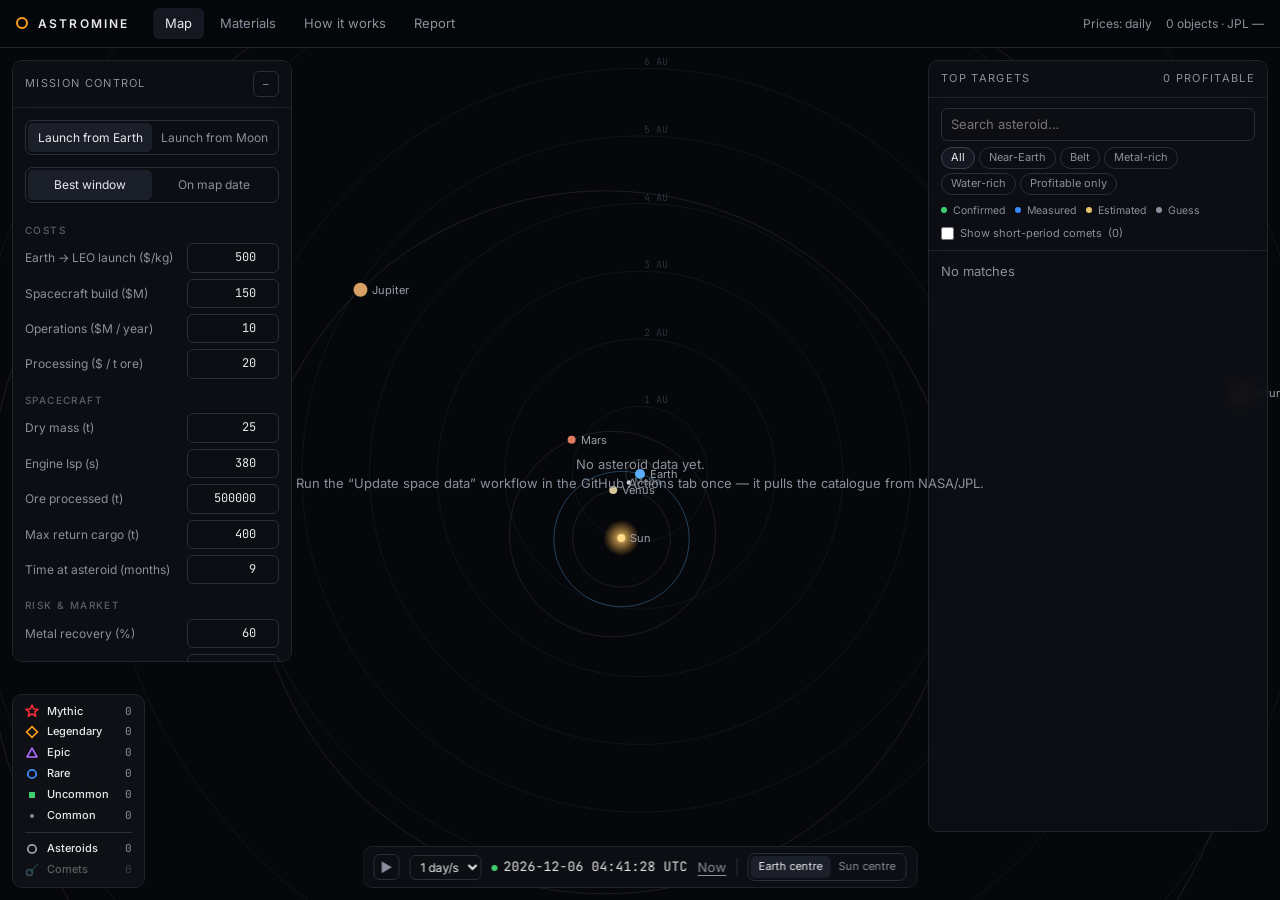
==== index.html @ 187e95fc "Default time speed 1 day/s; real photo thumbnail in the detail card Co-Authored-By: Claude Opus 5.5 " ====
<!doctype html>
<html lang="en">
<head>
<meta charset="utf-8">
<meta name="viewport" content="width=device-width,initial-scale=1">
<title>Astromine — Asteroid Prospecting Map</title>
<meta name="description" content="Live map of 50,000+ real asteroids and comets ranked by mining profit — NASA/JPL orbits, NASA NHATS trajectories and live metal prices.">
<link rel="canonical" href="https://mauki65.github.io/astromine/">
<meta property="og:type" content="website">
<meta property="og:title" content="Astromine — which asteroids are worth mining?">
<meta property="og:description" content="Live map of 50,000+ real asteroids ranked Common → Mythic by mining profit. NASA data, real trajectories, live metal prices.">
<meta property="og:image" content="https://mauki65.github.io/astromine/assets/og.png">
<meta property="og:url" content="https://mauki65.github.io/astromine/">
<meta name="twitter:card" content="summary_large_image">
<meta name="theme-color" content="#06070a">
<link rel="preconnect" href="https://fonts.googleapis.com">
<link href="https://fonts.googleapis.com/css2?family=Inter:wght@400;500;600&family=JetBrains+Mono:wght@400;500&display=swap" rel="stylesheet">
<link rel="stylesheet" href="css/style.css">
<link rel="icon" href="data:image/svg+xml,<svg xmlns='http://www.w3.org/2000/svg' viewBox='0 0 32 32'><circle cx='16' cy='16' r='9' fill='none' stroke='%23ff9f1c' stroke-width='3'/></svg>">
</head>
<body>
<header class="top">
  <div class="brand"><span class="mark"></span>ASTROMINE</div>
  <nav class="tabs">
    <button data-tab="map" class="on">Map</button>
    <button data-tab="materials">Materials</button>
    <button data-tab="about">How it works</button>
    <a href="report/" class="tabl">Report</a>
  </nav>
  <div class="status" id="status">Loading…</div>
</header>

<main>
  <section id="tab-map" class="tab on">
    <canvas id="map"></canvas>
    <div id="tip" class="tip"></div>

    <aside class="panel left" id="mission">
      <div class="ph"><span>Mission control</span><button class="icon" id="collapse-left" title="Collapse">–</button></div>
      <div class="pb">
        <div class="seg" id="base">
          <button data-v="earth">Launch from Earth</button>
          <button data-v="moon">Launch from Moon</button>
        </div>
        <div class="seg" id="launch" title="The clock at the bottom sets the date the search starts from">
          <button data-v="best">Best window</button>
          <button data-v="date">On map date</button>
        </div>
        <div class="grid" id="settings"></div>
        <button class="link" id="reset">Reset to defaults</button>
      </div>
    </aside>

    <aside class="panel right" id="side">
      <div id="detail" hidden></div>
      <div id="targets">
        <div class="ph"><span>Top targets</span><span class="muted" id="tcount"></span></div>
        <input id="search" type="search" placeholder="Search asteroid…" autocomplete="off">
        <div class="filters" id="filters"></div>
        <ol id="tlist"></ol>
      </div>
    </aside>

    <div class="timebar">
      <button class="icon" id="play" title="Play/pause">▶</button>
      <select id="speed" title="Simulation speed">
        <option value="1" selected>1 day/s</option><option value="7">1 wk/s</option>
        <option value="30">1 mo/s</option><option value="365">1 yr/s</option>
      </select>
      <span id="date" class="mono"></span>
      <button class="link" id="now">Now</button>
      <span class="sep"></span>
      <div class="seg small" id="frame">
        <button data-v="earth">Earth centre</button><button data-v="sun">Sun centre</button>
      </div>
    </div>
    <div class="legend" id="legend"></div>
    <div class="disclaimer">Exploration tool · estimates, not investment advice · data: NASA/JPL, gold-api.com, Umicore</div>
  </section>

  <section id="tab-materials" class="tab">
    <div class="page">
      <h1>Materials & live market value</h1>
      <p class="muted" id="mat-status"></p>
      <div class="tablewrap"><table id="mat-table"></table></div>
      <h2>Expected value of one tonne of raw asteroid, by type</h2>
      <p class="muted">Bulk grade × current price, before recovery losses. Shows why metallic asteroids are the jackpot and why stony ones rarely pay.</p>
      <div class="tablewrap"><table id="class-table"></table></div>
    </div>
  </section>

  <section id="tab-about" class="tab">
    <div class="page prose" id="about"></div>
  </section>
</main>
<script type="module" src="js/main.js"></script>
</body>
</html>
---- css/style.css ----
:root{
  --bg:#06070a; --panel:rgba(14,16,21,.86); --line:#1f232c; --line2:#2a2f3a;
  --text:#e6e8ec; --muted:#8a909c; --dim:#5a606b; --accent:#ff9f1c;
  --good:#3fcf6e; --bad:#ff5a5f;
  --common:#8a8f98; --uncommon:#3fcf6e; --rare:#3a8bff; --epic:#b26bff; --legendary:#ff9f1c; --mythic:#ff2e3f;
  --mono:'JetBrains Mono',ui-monospace,monospace;
}
*{box-sizing:border-box}
html,body{margin:0;height:100%;background:var(--bg);color:var(--text);font:13px/1.45 Inter,system-ui,sans-serif;-webkit-font-smoothing:antialiased}
button,input,select{font:inherit;color:inherit}
.mono{font-family:var(--mono)}
.muted{color:var(--muted)}
[hidden]{display:none!important}

.top{position:fixed;inset:0 0 auto 0;height:48px;display:flex;align-items:center;gap:24px;padding:0 16px;border-bottom:1px solid var(--line);background:rgba(6,7,10,.9);backdrop-filter:blur(8px);z-index:10}
.brand{font-weight:600;letter-spacing:.18em;font-size:12px;display:flex;align-items:center;gap:10px}
.mark{width:12px;height:12px;border-radius:50%;border:2px solid var(--accent)}
.tabs{display:flex;gap:4px}
.tabs button{background:none;border:0;padding:6px 12px;border-radius:6px;color:var(--muted);cursor:pointer}
.tabs button.on{color:var(--text);background:#151821}
.status{margin-left:auto;color:var(--muted);font-size:12px;display:flex;gap:14px;align-items:center;white-space:nowrap;overflow:hidden}
.live{display:inline-block;width:6px;height:6px;border-radius:50%;background:var(--good);margin-right:6px;box-shadow:0 0 0 0 rgba(63,207,110,.6);animation:pulse 2s infinite}
@keyframes pulse{70%{box-shadow:0 0 0 6px rgba(63,207,110,0)}100%{box-shadow:0 0 0 0 rgba(63,207,110,0)}}

main{position:fixed;inset:48px 0 0 0}
.tab{display:none;position:absolute;inset:0}
.tab.on{display:block}
#tab-materials,#tab-about{overflow:auto}
canvas{display:block;width:100%;height:100%;cursor:grab}
canvas.drag{cursor:grabbing}

.panel{position:absolute;top:12px;background:var(--panel);border:1px solid var(--line);border-radius:10px;backdrop-filter:blur(10px);display:flex;flex-direction:column;max-height:calc(100% - 80px)}
.panel.left{left:12px;width:280px;max-height:calc(100% - 250px)}
.panel.right{right:12px;width:340px;bottom:68px}
.panel.left.collapsed .pb{display:none}
.ph{display:flex;justify-content:space-between;align-items:center;padding:10px 12px;font-size:11px;letter-spacing:.12em;text-transform:uppercase;color:var(--muted);border-bottom:1px solid var(--line)}
.pb{padding:12px;overflow:auto}
.icon{background:none;border:1px solid var(--line2);border-radius:6px;width:26px;height:26px;cursor:pointer;color:var(--muted);line-height:1}
.icon:hover{color:var(--text)}
.link{background:none;border:0;color:var(--muted);cursor:pointer;padding:4px 0;text-decoration:underline;text-underline-offset:3px}
.link:hover{color:var(--text)}

.seg{display:flex;background:#0c0e13;border:1px solid var(--line2);border-radius:7px;padding:2px;margin-bottom:12px}
.seg button{flex:1;background:none;border:0;border-radius:5px;padding:6px 8px;color:var(--muted);cursor:pointer;font-size:12px}
.seg button.on{background:#1b1f29;color:var(--text)}
.seg.small{margin:0}
.seg.small button{padding:3px 8px;font-size:11px;white-space:nowrap}

.grid{display:grid;grid-template-columns:1fr 92px;gap:6px 10px;align-items:center}
.grid label{color:var(--muted);font-size:12px}
.grid input[type=number]{width:100%;background:#0c0e13;border:1px solid var(--line2);border-radius:6px;padding:5px 7px;font-family:var(--mono);font-size:12px;text-align:right}
.grid input:focus,#search:focus{outline:none;border-color:#3a4150}
.grid .chk{grid-column:1/-1;display:flex;gap:8px;align-items:center;color:var(--muted);font-size:12px}
.grid h4{grid-column:1/-1;margin:8px 0 0;font-size:10px;letter-spacing:.14em;color:var(--dim);text-transform:uppercase;font-weight:500}

#targets{display:flex;flex-direction:column;min-height:0;flex:1}
#search{margin:10px 12px 6px;background:#0c0e13;border:1px solid var(--line2);border-radius:6px;padding:6px 9px}
.filters{display:flex;flex-wrap:wrap;gap:4px;padding:0 12px 8px;border-bottom:1px solid var(--line)}
.chip{border:1px solid var(--line2);background:none;border-radius:20px;padding:2px 9px;font-size:11px;color:var(--muted);cursor:pointer}
.chip.on{color:var(--text);border-color:#3a4150;background:#151821}
#tlist{list-style:none;margin:0;padding:4px 0;overflow:auto;flex:1}
#tlist li{display:grid;grid-template-columns:3px 1fr auto;gap:10px;align-items:center;padding:7px 12px;cursor:pointer}
#tlist li:hover{background:#12151c}
#tlist .bar{height:28px;border-radius:2px}
#tlist .n{font-weight:500;white-space:nowrap;overflow:hidden;text-overflow:ellipsis}
#tlist .s{color:var(--muted);font-size:11px}
#tlist .v{font-family:var(--mono);font-size:12px;text-align:right}

.pos{color:var(--good)} .neg{color:var(--bad)}

/* detail card */
#detail{display:flex;flex-direction:column;min-height:0;flex:1;border-radius:10px;border:1px solid var(--tier,var(--line));box-shadow:0 0 0 1px var(--tier) inset, 0 0 24px -12px var(--tier);margin:-1px}
#detail .dh{padding:12px 14px;border-bottom:1px solid var(--line)}
#detail .dh .row{display:flex;justify-content:space-between;align-items:flex-start;gap:8px}
#detail h2{margin:0;font-size:16px;font-weight:600}
.badge{display:inline-block;font-size:10px;letter-spacing:.14em;text-transform:uppercase;border:1px solid var(--tier);color:var(--tier);border-radius:4px;padding:2px 6px;margin-top:6px}
.verdict{font-size:10px;letter-spacing:.14em;text-transform:uppercase;border-radius:4px;padding:2px 6px;margin-left:6px}
.verdict.pos{background:rgba(63,207,110,.12)} .verdict.neg{background:rgba(255,90,95,.12)}
#detail .db{padding:12px 14px;overflow:auto}
.kv{display:grid;grid-template-columns:1fr auto;gap:3px 12px;margin-bottom:14px}
.kv span:nth-child(odd){color:var(--muted)}
.kv span:nth-child(even){font-family:var(--mono);font-size:12px;text-align:right}
.big{font-family:var(--mono);font-size:22px;font-weight:500;margin:4px 0 2px}
h3{font-size:10px;letter-spacing:.14em;text-transform:uppercase;color:var(--dim);font-weight:500;margin:14px 0 6px}
.mats{width:100%;border-collapse:collapse;font-size:12px}
.mats td{padding:4px 0;border-bottom:1px solid var(--line)}
.mats td:not(:first-child){text-align:right;font-family:var(--mono)}
.meter{height:3px;background:#1a1d25;border-radius:2px;margin-top:3px;overflow:hidden}
.meter i{display:block;height:100%}
.note{font-size:11px;color:var(--muted);margin-top:10px}
.callout{border:1px solid var(--line2);border-radius:6px;padding:8px 10px;font-size:12px;margin:8px 0}

.timebar{position:absolute;left:50%;transform:translateX(-50%);bottom:12px;display:flex;gap:10px;align-items:center;background:var(--panel);border:1px solid var(--line);border-radius:10px;padding:6px 10px;backdrop-filter:blur(10px)}
.timebar select{background:#0c0e13;border:1px solid var(--line2);border-radius:6px;padding:3px 6px;font-size:12px}
.timebar .sep{width:1px;height:18px;background:var(--line2)}
.legend{position:absolute;left:12px;bottom:12px;display:flex;flex-direction:column;gap:3px;font-size:11px;background:#0e1015;border:1px solid var(--line);border-radius:10px;padding:8px 12px}
.legend button{display:flex;gap:8px;align-items:center;background:none;border:0;color:var(--muted);cursor:pointer;padding:1px 0;text-align:left}
.legend button.off{opacity:.35}
.legend i{width:9px;height:9px;border-radius:50%;border:2px solid}
.legend b{font-weight:500;color:var(--text);min-width:70px}

.tip{position:absolute;pointer-events:none;background:#0d0f14;border:1px solid var(--line2);border-radius:6px;padding:6px 8px;font-size:12px;display:none;white-space:nowrap;z-index:5}

.page{max-width:1080px;margin:0 auto;padding:28px 20px 60px}
.page h1{font-size:20px;font-weight:600;margin:0 0 4px}
.page h2{font-size:14px;font-weight:600;margin:36px 0 4px}
.tablewrap{overflow-x:auto;border:1px solid var(--line);border-radius:10px;margin-top:14px}
.page table{width:100%;border-collapse:collapse;font-size:12.5px}
.page th{text-align:left;font-weight:500;color:var(--muted);font-size:11px;letter-spacing:.06em;text-transform:uppercase;padding:10px 12px;border-bottom:1px solid var(--line);white-space:nowrap}
.page td{padding:10px 12px;border-bottom:1px solid var(--line);vertical-align:top}
.page tr:last-child td{border-bottom:0}
.page td.num{font-family:var(--mono);text-align:right;white-space:nowrap}
.page input{width:96px;background:#0c0e13;border:1px solid var(--line2);border-radius:6px;padding:4px 6px;font-family:var(--mono);font-size:12px;text-align:right}
.src{font-size:10px;letter-spacing:.1em;text-transform:uppercase;border-radius:4px;padding:2px 6px;border:1px solid var(--line2);color:var(--muted);white-space:nowrap}
.src.s-live{color:var(--good);border-color:rgba(63,207,110,.4)}
.src.s-daily{color:#3a8bff;border-color:rgba(58,139,255,.4)}
.dot{display:inline-block;width:8px;height:8px;border-radius:50%;margin-right:8px}
.prose{max-width:720px}
.prose p,.prose li{color:#c7cbd3;line-height:1.65}
.prose h2{margin-top:28px}
.prose code{font-family:var(--mono);font-size:12px;background:#12151c;padding:1px 5px;border-radius:4px}

.empty{position:absolute;inset:0;display:flex;align-items:center;justify-content:center;text-align:center;color:var(--muted);padding:20px;pointer-events:none}

@media (max-width:860px){
  .panel.left{width:calc(100% - 24px)}
  .panel.left:not(.collapsed){max-height:45%}
  .panel.right{top:auto;bottom:64px;left:12px;right:12px;width:auto;max-height:42%}
  .legend{display:none}
  .timebar{left:12px;right:12px;transform:none;justify-content:space-between;flex-wrap:wrap}
  .status span:not(:first-child){display:none}
  .top{gap:12px}
  .brand{letter-spacing:.1em}
}
.page td:first-child{white-space:nowrap}
.tabs button{white-space:nowrap}
@media (max-width:860px){.status{display:none}.panel.right{max-height:38%}.tabs button{padding:6px 8px}}

.tick{display:flex;align-items:center;gap:6px;font-size:11px;color:var(--muted);width:100%;margin-top:4px;cursor:pointer}
.tick input{margin:0;accent-color:#6fc3df}

.ev{display:inline-block;font-size:10px;letter-spacing:.08em;text-transform:uppercase;border:1px solid var(--c);color:var(--c);border-radius:4px;padding:1px 6px;font-family:Inter,sans-serif}
.evd{display:inline-block;width:6px;height:6px;border-radius:50%;margin-right:6px;vertical-align:1px}
.evkey{display:flex;flex-wrap:wrap;gap:10px;font-size:10.5px;color:var(--muted);width:100%;margin-top:4px}
.legend .lsep{height:1px;background:var(--line2);margin:4px 0}
.legend i.ic-ast{border-color:#9aa0ab}
.legend i.ic-com{border-radius:1px;transform:rotate(45deg) scale(.85);border-color:#6fc3df}
.tabs a.tabl{padding:6px 12px;border-radius:6px;color:var(--muted);text-decoration:none;font-size:13px}
.tabs a.tabl:hover{color:var(--text)} .tabs a.tabl.on{color:var(--text);background:#151821}
.disclaimer{position:absolute;right:12px;bottom:14px;font-size:10px;color:var(--dim);pointer-events:none;max-width:260px;text-align:right}
@media (max-width:1300px){.disclaimer{display:none}}
@media (max-width:860px){
  .brand{font-size:0;gap:0} .top{gap:10px;padding:0 12px} .tabs button,.tabs a.tabl{padding:6px 8px;font-size:12.5px}
  .panel.right{bottom:112px}
}
.ic{flex:none;vertical-align:-2px}
.badge .ic{vertical-align:-3px}

.aboutbtn{display:block;width:100%;margin-top:10px;background:#12151c;border:1px solid var(--line2);border-radius:7px;padding:7px 10px;color:var(--text);cursor:pointer;font-size:12px;text-align:left}
.aboutbtn:hover{border-color:#3a4150}
#about-modal .am-back{position:fixed;inset:0;background:rgba(0,0,0,.6);z-index:30}
#about-modal .am{position:fixed;z-index:31;top:50%;left:50%;transform:translate(-50%,-50%);width:min(680px,calc(100% - 32px));max-height:calc(100% - 48px);overflow:auto;background:#0e1015;border:1px solid var(--line2);border-radius:12px;padding:22px 24px}
#about-modal .am-x{position:absolute;top:12px;right:12px}
#about-modal h2{margin:4px 0 2px;font-size:20px;font-weight:600}
#about-modal p{color:#c7cbd3;line-height:1.65;margin:8px 0}
#about-modal .kv{margin-top:14px}
#about-modal a{color:var(--text)}
.am-photo{margin:0 0 14px}
.am-photo img{display:block;width:100%;max-height:360px;object-fit:contain;background:#000;border-radius:8px}
.am-photo figcaption,.am-ph-load{font-size:11px;color:var(--muted);margin-top:6px}
.am-ph-load{height:200px;display:flex;align-items:center;justify-content:center;text-align:center;padding:0 20px;background:#000;border-radius:8px}
.am-ph-load a{margin-left:4px}
.am-nophoto{font-size:12px;color:var(--muted);border:1px dashed var(--line2);border-radius:8px;padding:12px 14px;margin-bottom:12px}
.dthumb{margin-top:10px;cursor:pointer}
.dthumb img,.dthumb-ph{display:block;width:100%;height:140px;object-fit:contain;background:#000;border-radius:7px}
.dthumb span{display:block;font-size:10.5px;color:var(--muted);margin-top:4px}
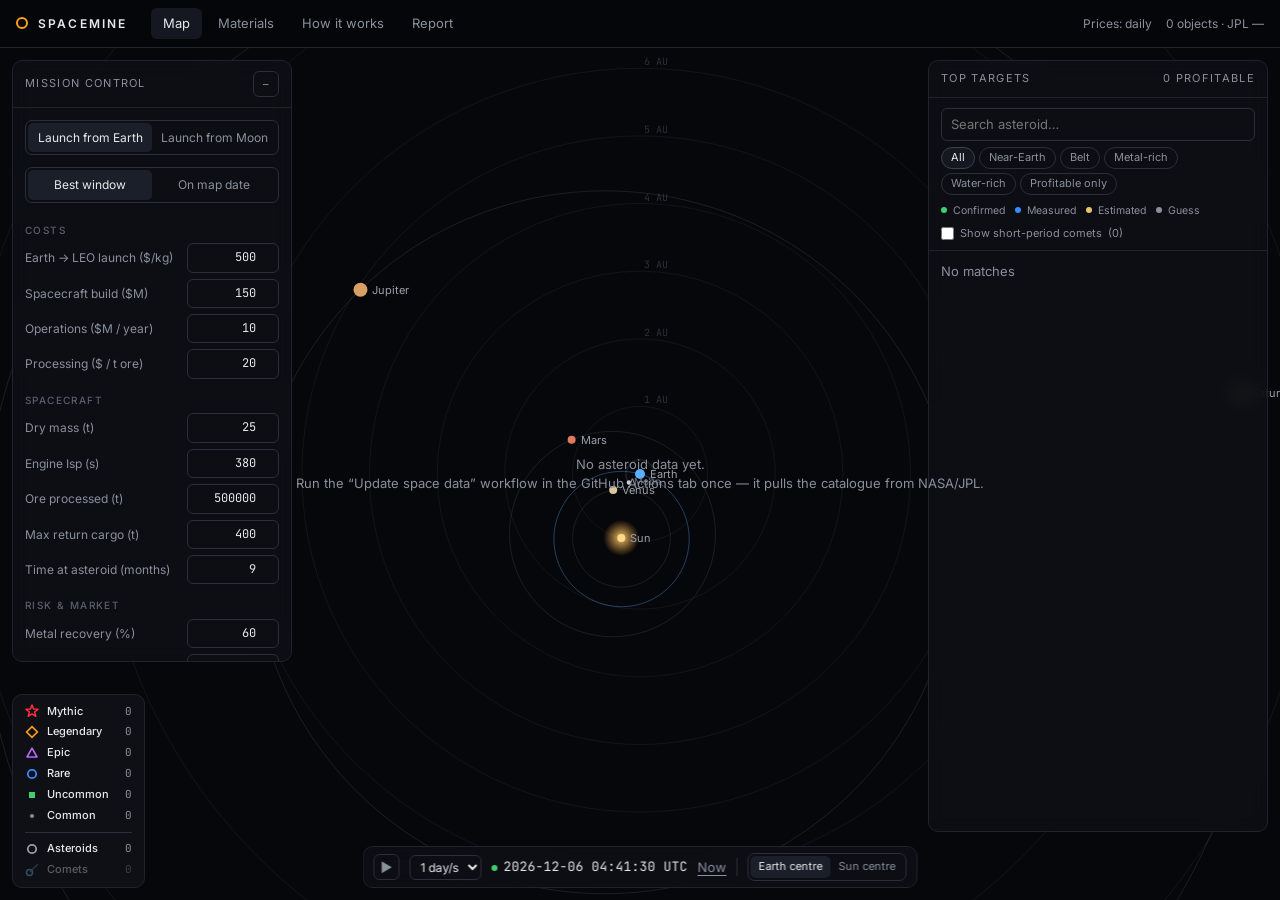
==== commit 31a20abf: "Rename project to Spacemine; remove dead code - Astromine -> Spacemine everywhere (titles, branding," ====
--- a/index.html
+++ b/index.html
@@ -3,14 +3,14 @@
 <head>
 <meta charset="utf-8">
 <meta name="viewport" content="width=device-width,initial-scale=1">
-<title>Astromine — Asteroid Prospecting Map</title>
+<title>Spacemine — Asteroid Prospecting Map</title>
 <meta name="description" content="Live map of 50,000+ real asteroids and comets ranked by mining profit — NASA/JPL orbits, NASA NHATS trajectories and live metal prices.">
-<link rel="canonical" href="https://mauki65.github.io/astromine/">
+<link rel="canonical" href="https://mauki65.github.io/spacemine/">
 <meta property="og:type" content="website">
-<meta property="og:title" content="Astromine — which asteroids are worth mining?">
+<meta property="og:title" content="Spacemine — which asteroids are worth mining?">
 <meta property="og:description" content="Live map of 50,000+ real asteroids ranked Common → Mythic by mining profit. NASA data, real trajectories, live metal prices.">
-<meta property="og:image" content="https://mauki65.github.io/astromine/assets/og.png">
-<meta property="og:url" content="https://mauki65.github.io/astromine/">
+<meta property="og:image" content="https://mauki65.github.io/spacemine/assets/og.png">
+<meta property="og:url" content="https://mauki65.github.io/spacemine/">
 <meta name="twitter:card" content="summary_large_image">
 <meta name="theme-color" content="#06070a">
 <link rel="preconnect" href="https://fonts.googleapis.com">
@@ -20,7 +20,7 @@
 </head>
 <body>
 <header class="top">
-  <div class="brand"><span class="mark"></span>ASTROMINE</div>
+  <div class="brand"><span class="mark"></span>SPACEMINE</div>
   <nav class="tabs">
     <button data-tab="map" class="on">Map</button>
     <button data-tab="materials">Materials</button>
--- a/css/style.css
+++ b/css/style.css
@@ -96,7 +96,6 @@
 .legend{position:absolute;left:12px;bottom:12px;display:flex;flex-direction:column;gap:3px;font-size:11px;background:#0e1015;border:1px solid var(--line);border-radius:10px;padding:8px 12px}
 .legend button{display:flex;gap:8px;align-items:center;background:none;border:0;color:var(--muted);cursor:pointer;padding:1px 0;text-align:left}
 .legend button.off{opacity:.35}
-.legend i{width:9px;height:9px;border-radius:50%;border:2px solid}
 .legend b{font-weight:500;color:var(--text);min-width:70px}
 
 .tip{position:absolute;pointer-events:none;background:#0d0f14;border:1px solid var(--line2);border-radius:6px;padding:6px 8px;font-size:12px;display:none;white-space:nowrap;z-index:5}
@@ -143,8 +142,6 @@
 .evd{display:inline-block;width:6px;height:6px;border-radius:50%;margin-right:6px;vertical-align:1px}
 .evkey{display:flex;flex-wrap:wrap;gap:10px;font-size:10.5px;color:var(--muted);width:100%;margin-top:4px}
 .legend .lsep{height:1px;background:var(--line2);margin:4px 0}
-.legend i.ic-ast{border-color:#9aa0ab}
-.legend i.ic-com{border-radius:1px;transform:rotate(45deg) scale(.85);border-color:#6fc3df}
 .tabs a.tabl{padding:6px 12px;border-radius:6px;color:var(--muted);text-decoration:none;font-size:13px}
 .tabs a.tabl:hover{color:var(--text)} .tabs a.tabl.on{color:var(--text);background:#151821}
 .disclaimer{position:absolute;right:12px;bottom:14px;font-size:10px;color:var(--dim);pointer-events:none;max-width:260px;text-align:right}
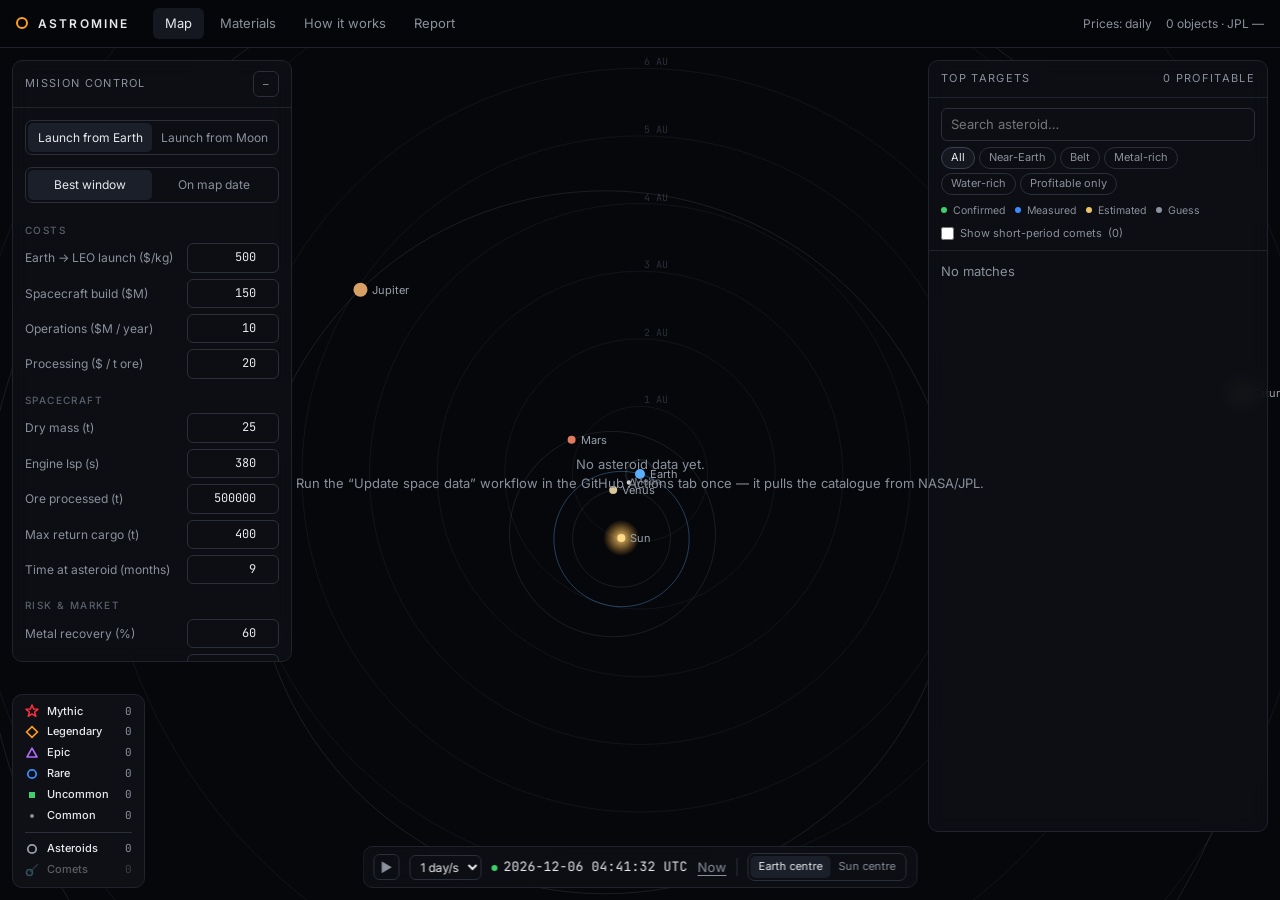
==== commit 89dc16b4: "Rename back to Astromine Co-Authored-By: Claude Opus 5.5 <noreply@anthropic.com> Claude-Session: htt" ====
--- a/index.html
+++ b/index.html
@@ -3,14 +3,14 @@
 <head>
 <meta charset="utf-8">
 <meta name="viewport" content="width=device-width,initial-scale=1">
-<title>Spacemine — Asteroid Prospecting Map</title>
+<title>Astromine — Asteroid Prospecting Map</title>
 <meta name="description" content="Live map of 50,000+ real asteroids and comets ranked by mining profit — NASA/JPL orbits, NASA NHATS trajectories and live metal prices.">
-<link rel="canonical" href="https://mauki65.github.io/spacemine/">
+<link rel="canonical" href="https://mauki65.github.io/astromine/">
 <meta property="og:type" content="website">
-<meta property="og:title" content="Spacemine — which asteroids are worth mining?">
+<meta property="og:title" content="Astromine — which asteroids are worth mining?">
 <meta property="og:description" content="Live map of 50,000+ real asteroids ranked Common → Mythic by mining profit. NASA data, real trajectories, live metal prices.">
-<meta property="og:image" content="https://mauki65.github.io/spacemine/assets/og.png">
-<meta property="og:url" content="https://mauki65.github.io/spacemine/">
+<meta property="og:image" content="https://mauki65.github.io/astromine/assets/og.png">
+<meta property="og:url" content="https://mauki65.github.io/astromine/">
 <meta name="twitter:card" content="summary_large_image">
 <meta name="theme-color" content="#06070a">
 <link rel="preconnect" href="https://fonts.googleapis.com">
@@ -20,7 +20,7 @@
 </head>
 <body>
 <header class="top">
-  <div class="brand"><span class="mark"></span>SPACEMINE</div>
+  <div class="brand"><span class="mark"></span>ASTROMINE</div>
   <nav class="tabs">
     <button data-tab="map" class="on">Map</button>
     <button data-tab="materials">Materials</button>
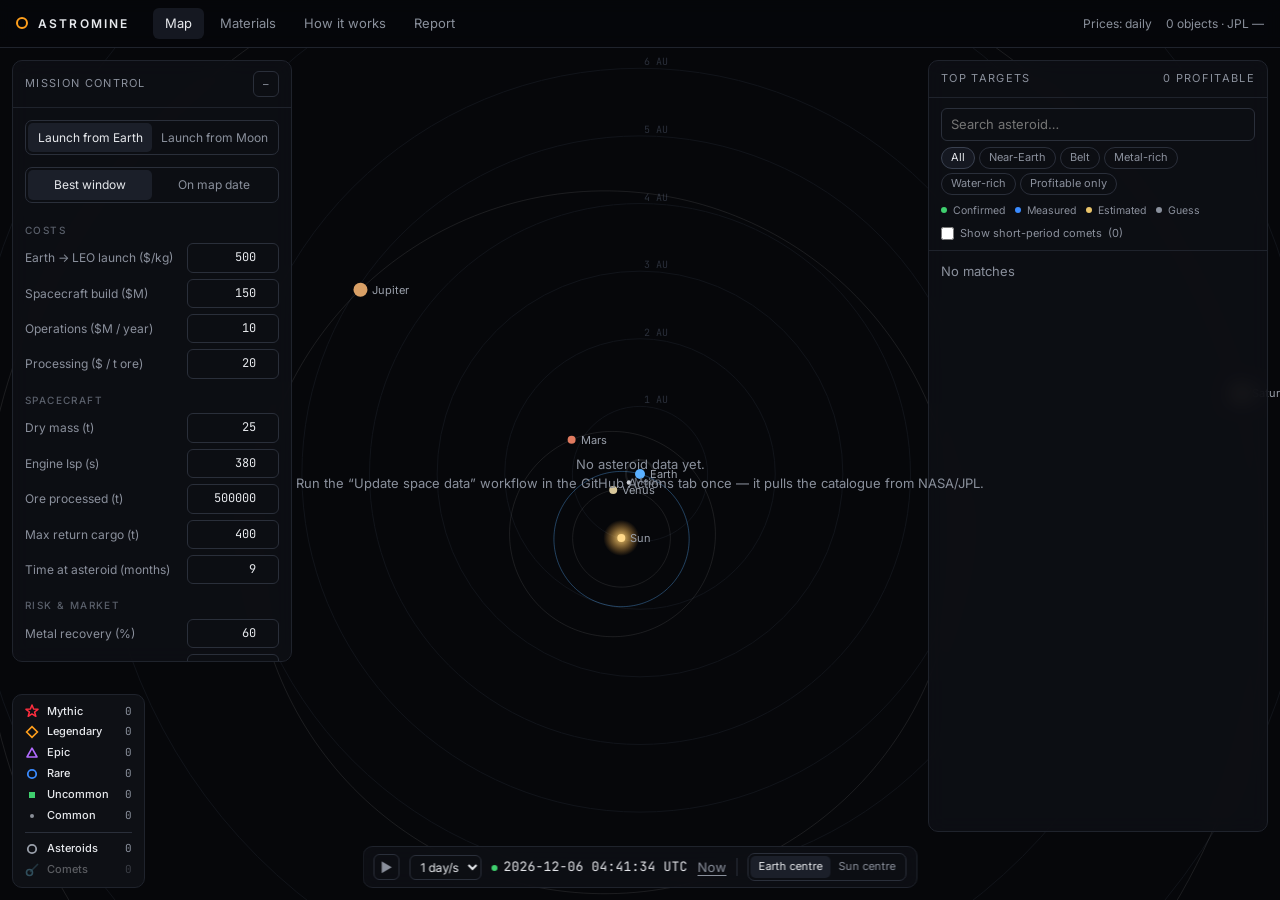
==== commit cd82142b: "Point all links to https://astromine.live (merge once the domain resolves) Co-Authored-By: Claude Op" ====
--- a/index.html
+++ b/index.html
@@ -5,12 +5,12 @@
 <meta name="viewport" content="width=device-width,initial-scale=1">
 <title>Astromine — Asteroid Prospecting Map</title>
 <meta name="description" content="Live map of 50,000+ real asteroids and comets ranked by mining profit — NASA/JPL orbits, NASA NHATS trajectories and live metal prices.">
-<link rel="canonical" href="https://mauki65.github.io/astromine/">
+<link rel="canonical" href="https://astromine.live/">
 <meta property="og:type" content="website">
 <meta property="og:title" content="Astromine — which asteroids are worth mining?">
 <meta property="og:description" content="Live map of 50,000+ real asteroids ranked Common → Mythic by mining profit. NASA data, real trajectories, live metal prices.">
-<meta property="og:image" content="https://mauki65.github.io/astromine/assets/og.png">
-<meta property="og:url" content="https://mauki65.github.io/astromine/">
+<meta property="og:image" content="https://astromine.live/assets/og.png">
+<meta property="og:url" content="https://astromine.live/">
 <meta name="twitter:card" content="summary_large_image">
 <meta name="theme-color" content="#06070a">
 <link rel="preconnect" href="https://fonts.googleapis.com">
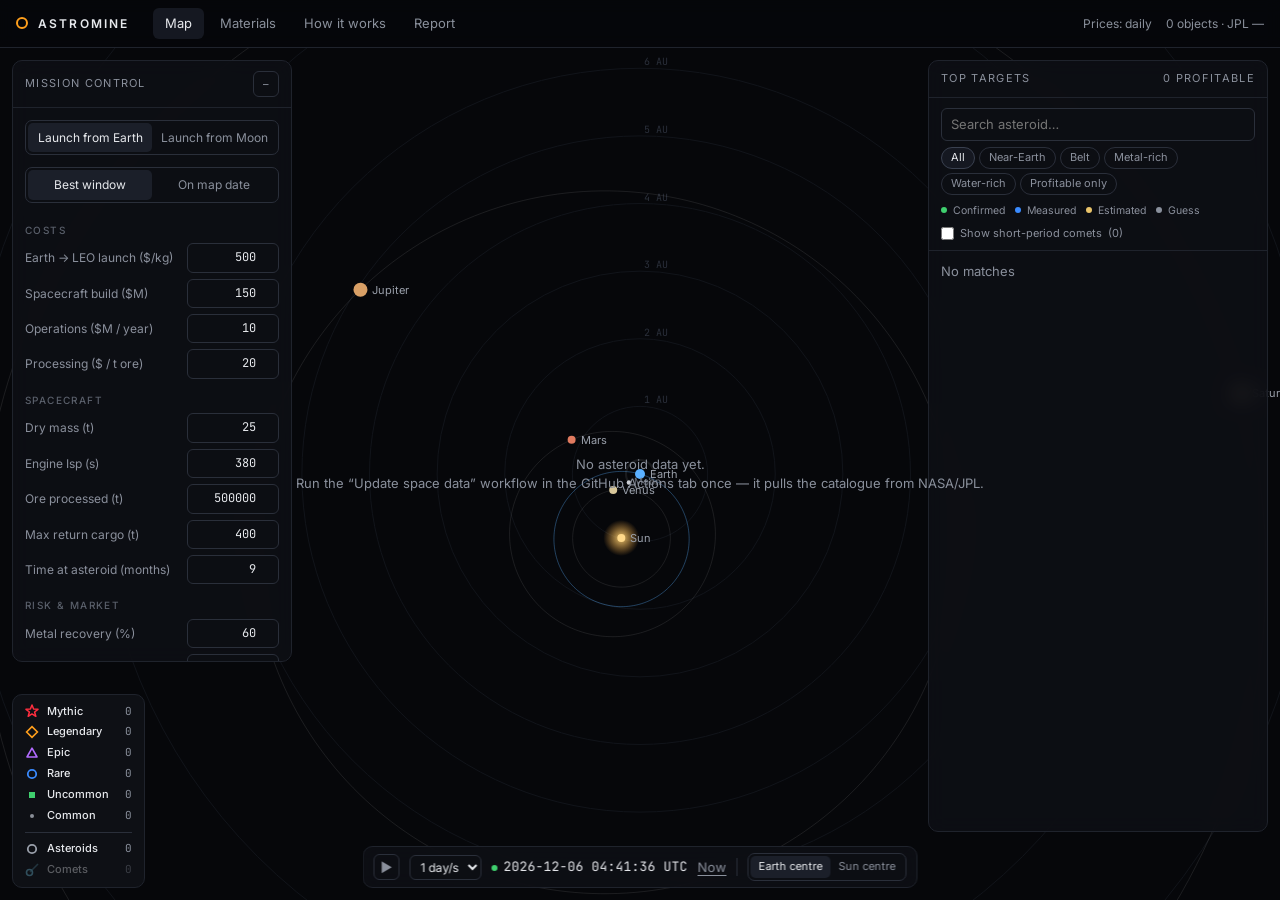
==== commit 8e157762: "Add GoatCounter analytics (cookie-free) Co-Authored-By: Claude Opus 5.5 <noreply@anthropic.com> Clau" ====
--- a/index.html
+++ b/index.html
@@ -94,5 +94,6 @@
   </section>
 </main>
 <script type="module" src="js/main.js"></script>
+<script data-goatcounter="https://mauki.goatcounter.com/count" async src="https://gc.zgo.at/count.js"></script>
 </body>
 </html>
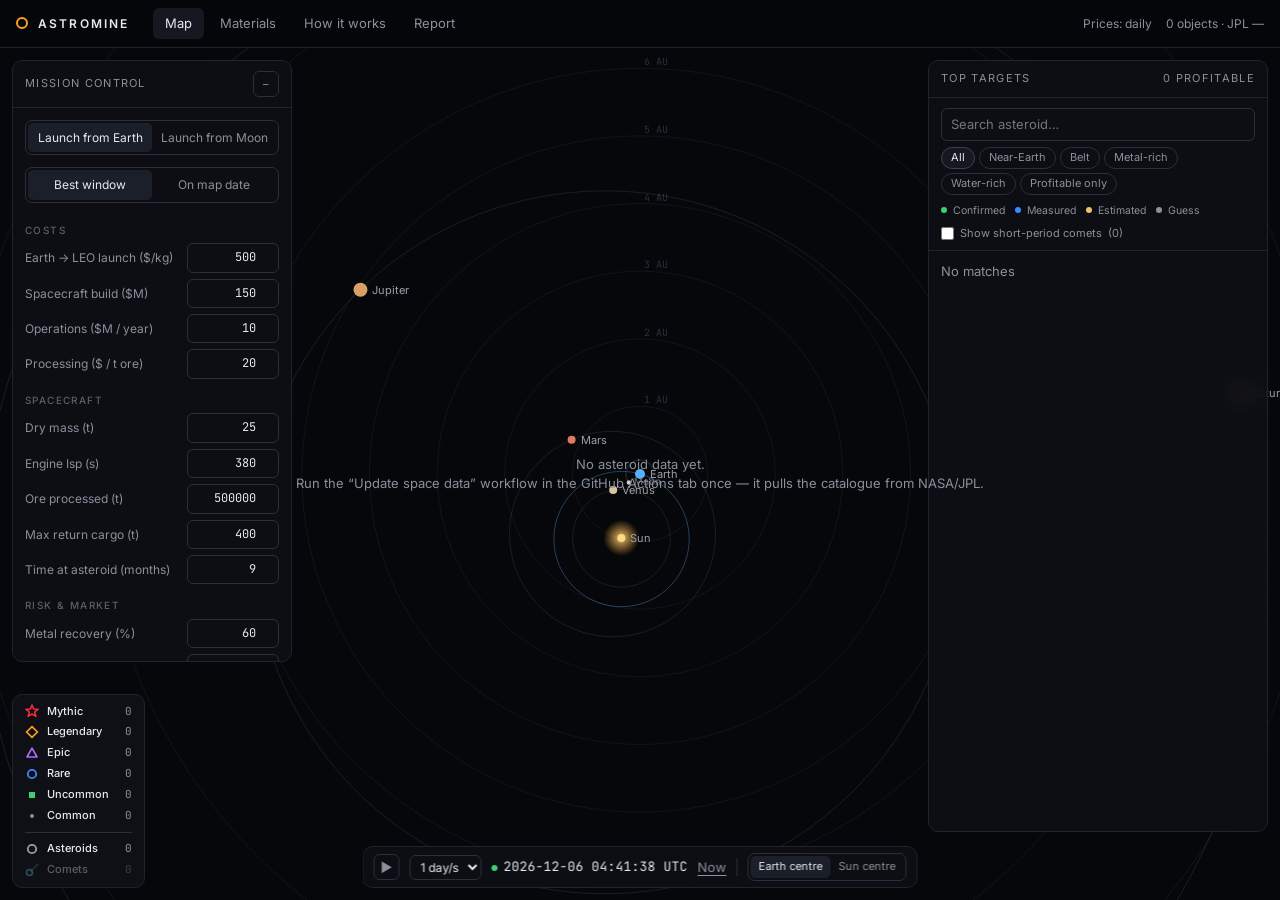
==== commit 6b6b195f: "SEO + AI discoverability: guide/FAQ page with live numbers, JSON-LD, llms.txt, AI crawlers in robots" ====
--- a/index.html
+++ b/index.html
@@ -3,8 +3,8 @@
 <head>
 <meta charset="utf-8">
 <meta name="viewport" content="width=device-width,initial-scale=1">
-<title>Astromine — Asteroid Prospecting Map</title>
-<meta name="description" content="Live map of 50,000+ real asteroids and comets ranked by mining profit — NASA/JPL orbits, NASA NHATS trajectories and live metal prices.">
+<title>Astromine — Live Asteroid Mining Map</title>
+<meta name="description" content="Which asteroids are worth mining? Live space-mining map of 50,000+ real asteroids ranked by mining profit — NASA/JPL orbits, exact trajectories and live metal prices.">
 <link rel="canonical" href="https://astromine.live/">
 <meta property="og:type" content="website">
 <meta property="og:title" content="Astromine — which asteroids are worth mining?">
@@ -17,6 +17,7 @@
 <link href="https://fonts.googleapis.com/css2?family=Inter:wght@400;500;600&family=JetBrains+Mono:wght@400;500&display=swap" rel="stylesheet">
 <link rel="stylesheet" href="css/style.css">
 <link rel="icon" href="data:image/svg+xml,<svg xmlns='http://www.w3.org/2000/svg' viewBox='0 0 32 32'><circle cx='16' cy='16' r='9' fill='none' stroke='%23ff9f1c' stroke-width='3'/></svg>">
+<script type="application/ld+json">{"@context":"https://schema.org","@type":"WebApplication","name":"Astromine","alternateName":"Astromine asteroid mining map","url":"https://astromine.live/","applicationCategory":"EducationalApplication","operatingSystem":"Any (web browser)","offers":{"@type":"Offer","price":"0","priceCurrency":"USD"},"description":"Free live map of 50,000+ real asteroids ranked Common to Mythic by the expected profit of a mining mission, using NASA/JPL orbits, exact round-trip trajectories and live metal prices.","about":[{"@type":"Thing","name":"Asteroid mining"},{"@type":"Thing","name":"Space mining"},{"@type":"Thing","name":"Near-Earth objects"}],"isBasedOn":["https://ssd.jpl.nasa.gov/tools/sbdb_query.html","https://cneos.jpl.nasa.gov/nhats/"],"license":"https://opensource.org/licenses/MIT","sameAs":["https://github.com/mauki65/astromine"]}</script>
 </head>
 <body>
 <header class="top">
@@ -93,6 +94,7 @@
     <div class="page prose" id="about"></div>
   </section>
 </main>
+<noscript><div class="page prose"><h1>Astromine — live asteroid mining map</h1><p>A live map of 50,000+ real asteroids ranked by mining profit. It needs JavaScript. Read the <a href="report/">monthly report</a> or the <a href="about/">guide and FAQ</a>.</p></div></noscript>
 <script type="module" src="js/main.js"></script>
 <script data-goatcounter="https://mauki.goatcounter.com/count" async src="https://gc.zgo.at/count.js"></script>
 </body>
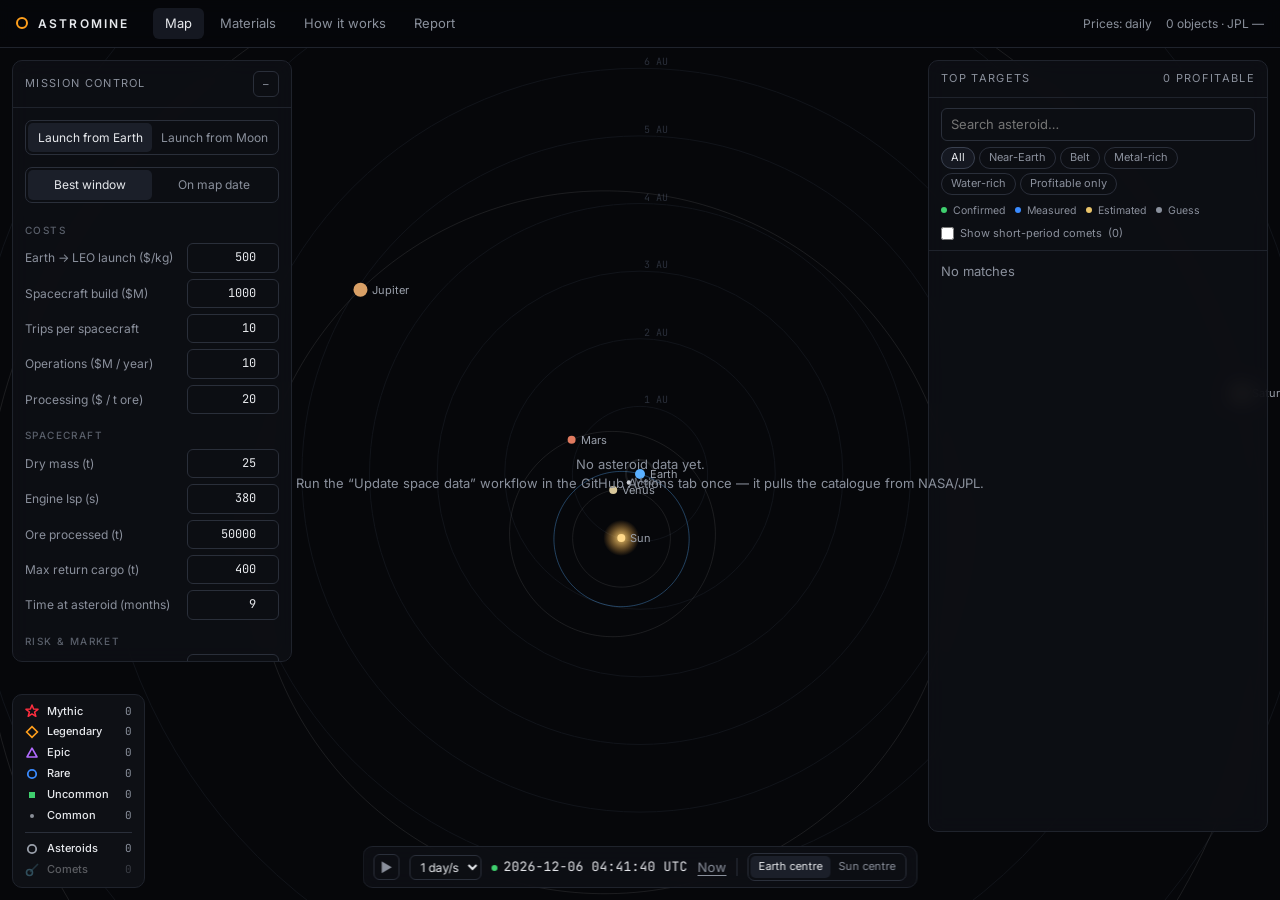
==== commit 090d45b9: "Audit fixes: depot capture physics, Psyche/1986 DA/Ceres evidence, taxonomy mapping, render performa" ====
--- a/index.html
+++ b/index.html
@@ -33,7 +33,7 @@
 
 <main>
   <section id="tab-map" class="tab on">
-    <canvas id="map"></canvas>
+    <canvas id="map" role="img" aria-label="Live map of asteroids from Venus to Saturn, coloured by mining profit"></canvas>
     <div id="tip" class="tip"></div>
 
     <aside class="panel left" id="mission">
@@ -56,7 +56,7 @@
       <div id="detail" hidden></div>
       <div id="targets">
         <div class="ph"><span>Top targets</span><span class="muted" id="tcount"></span></div>
-        <input id="search" type="search" placeholder="Search asteroid…" autocomplete="off">
+        <input id="search" type="search" placeholder="Search asteroid…" aria-label="Search asteroid by name" autocomplete="off">
         <div class="filters" id="filters"></div>
         <ol id="tlist"></ol>
       </div>
@@ -85,7 +85,7 @@
       <p class="muted" id="mat-status"></p>
       <div class="tablewrap"><table id="mat-table"></table></div>
       <h2>Expected value of one tonne of raw asteroid, by type</h2>
-      <p class="muted">Bulk grade × current price, before recovery losses. Shows why metallic asteroids are the jackpot and why stony ones rarely pay.</p>
+      <p class="muted">Bulk grade × current price, before recovery losses. Per tonne, water for rocket fuel is worth far more than the metals — but only at a depot in space, and only while launching it from Earth stays expensive.</p>
       <div class="tablewrap"><table id="class-table"></table></div>
     </div>
   </section>
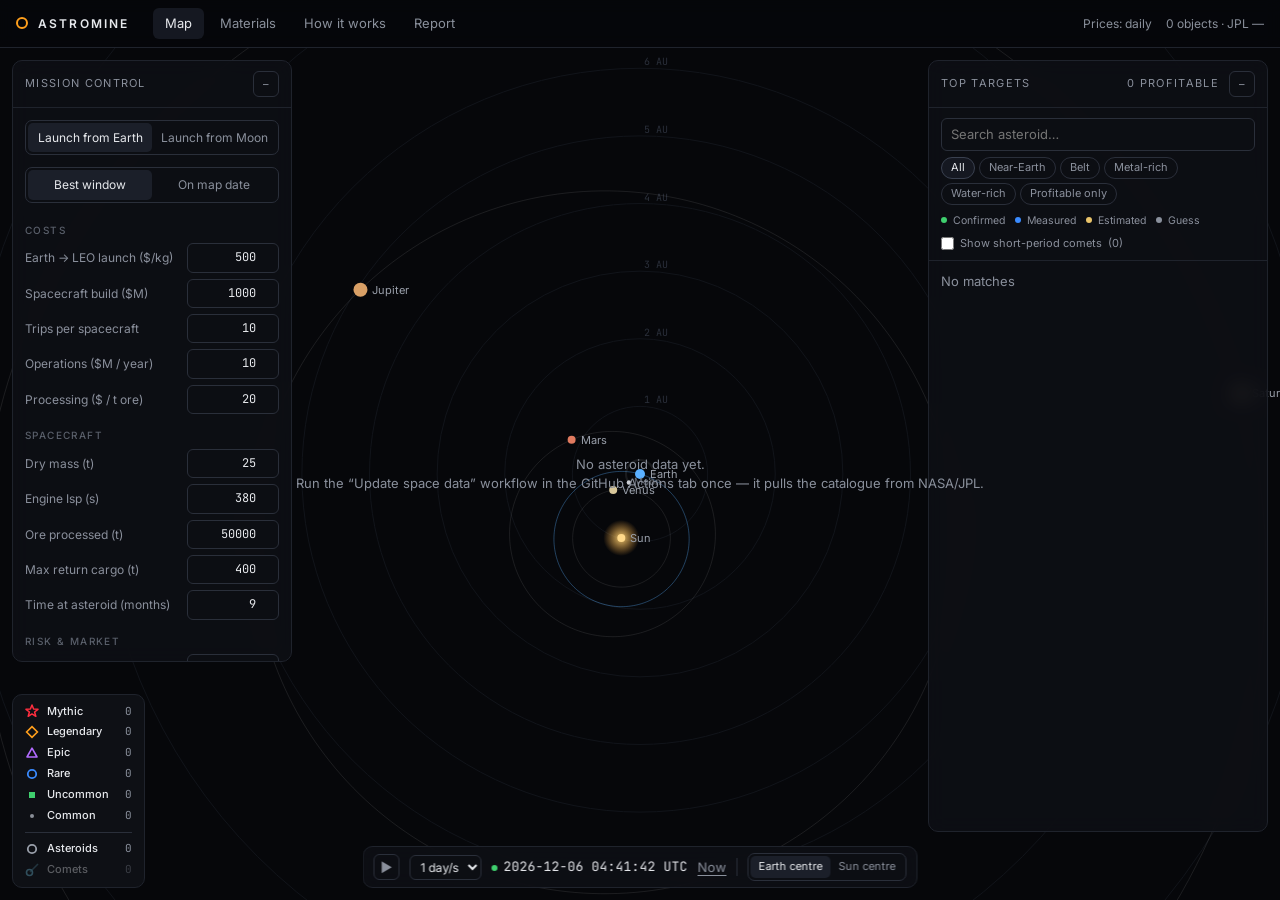
==== commit a86c7763: "Collapsible Top targets panel (folded by default on phones); Legendary tier requires a profitable mi" ====
--- a/index.html
+++ b/index.html
@@ -55,7 +55,7 @@
     <aside class="panel right" id="side">
       <div id="detail" hidden></div>
       <div id="targets">
-        <div class="ph"><span>Top targets</span><span class="muted" id="tcount"></span></div>
+        <div class="ph"><span>Top targets</span><span class="phr"><span class="muted" id="tcount"></span><button class="icon" id="collapse-right" title="Collapse">–</button></span></div>
         <input id="search" type="search" placeholder="Search asteroid…" aria-label="Search asteroid by name" autocomplete="off">
         <div class="filters" id="filters"></div>
         <ol id="tlist"></ol>
--- a/css/style.css
+++ b/css/style.css
@@ -171,3 +171,12 @@
 .dthumb{margin-top:10px;cursor:pointer}
 .dthumb img,.dthumb-ph{display:block;width:100%;height:140px;object-fit:contain;background:#000;border-radius:7px}
 .dthumb span{display:block;font-size:10.5px;color:var(--muted);margin-top:4px}
+
+/* phones: the whole card scrolls as one, so the profit is visible right under the title */
+@media (max-width:860px){#detail{display:block;overflow:auto}#detail .db{overflow:visible}.dthumb{display:none}.panel.right{max-height:50%}}
+
+/* Top targets can be folded away like Mission control */
+.phr{display:flex;align-items:center;gap:10px}
+#targets.collapsed>:not(.ph){display:none}
+#targets.collapsed .ph{border-bottom:0}
+@media (min-width:861px){.panel.right:has(#targets.collapsed:not([hidden])){bottom:auto}}
